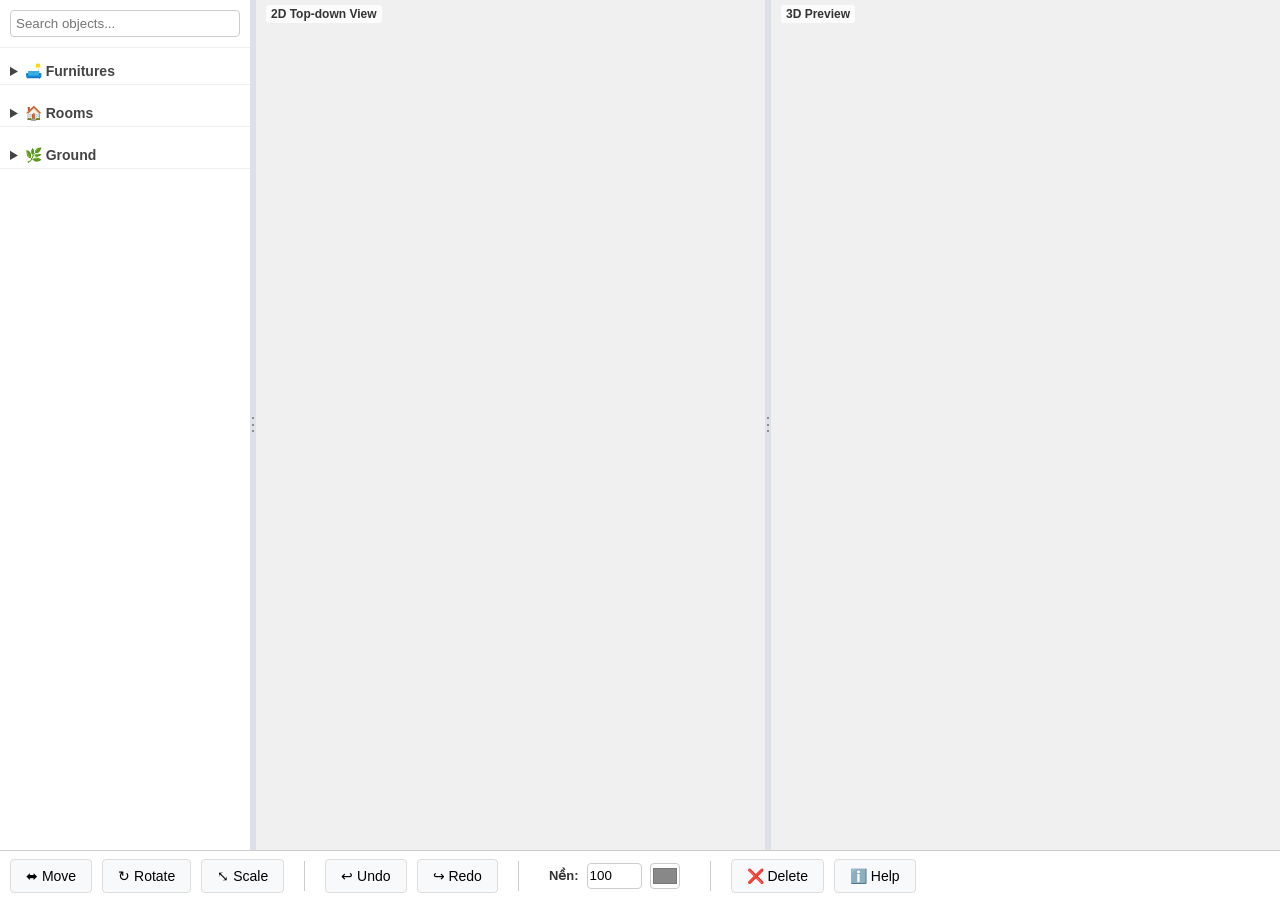
==== index.html @ 0d5175e7 "add more texture & fix stretch texture" ====
<!DOCTYPE html>
<html lang="vi">

<head>
    <meta charset="UTF-8">
    <meta name="viewport" content="width=device-width, initial-scale=1.0">
    <title>Mini 3D Interior Design</title>
    <link rel="stylesheet" href="css/style.css">

    <!-- Sử dụng Import Map để nạp Three.js từ CDN - Pin cùng version để tránh xung đột prototype -->
    <script type="importmap">
        {
            "imports": {
                "three": "https://cdn.jsdelivr.net/npm/three@0.160.0/build/three.module.js",
                "three/addons/": "https://cdn.jsdelivr.net/npm/three@0.160.0/examples/jsm/"
            }
        }
    </script>
</head>

<body>
    <div id="app-container">
        <!-- Panel Trái: Thư viện Objects -->
        <div id="left-sidebar">
            <div class="search-box">
                <input type="text" id="search-input" placeholder="Search objects...">
            </div>
            <div id="sidebar-content" class="sidebar-scrollable">
                
                <details class="category-details">
                    <summary class="category-header">🛋️ Furnitures</summary>
                    <div class="object-grid" id="furnitures-grid">
                        <div class="object-item" data-type="table" draggable="true">
                            <img src="https://via.placeholder.com/60?text=Table" alt="Table" draggable="false">
                            <span>Table</span>
                        </div>
                        <div class="object-item" data-type="chair" draggable="true">
                            <img src="https://via.placeholder.com/60?text=Chair" alt="Chair" draggable="false">
                            <span>Chair</span>
                        </div>
                        <div class="object-item" data-type="plant" draggable="true">
                            <img src="https://via.placeholder.com/60?text=Plant" alt="Plant" draggable="false">
                            <span>Plant</span>
                        </div>
                        <div class="object-item" data-type="bed" draggable="true">
                            <img src="https://via.placeholder.com/60?text=Bed" alt="Bed" draggable="false">
                            <span>Bed</span>
                        </div>
                        <div class="object-item" data-type="sofa" draggable="true">
                            <img src="https://via.placeholder.com/60?text=Sofa" alt="Sofa" draggable="false">
                            <span>Sofa</span>
                        </div>
                        <div class="object-item" data-type="tv" draggable="true">
                            <img src="https://via.placeholder.com/60?text=TV" alt="TV" draggable="false">
                            <span>TV Screen</span>
                        </div>
                        <div class="object-item" data-type="cabinet" draggable="true">
                            <img src="https://via.placeholder.com/60?text=Cabinet" alt="Cabinet" draggable="false">
                            <span>Cabinet</span>
                        </div>
                        <div class="object-item" data-type="lamp" draggable="true">
                            <img src="https://via.placeholder.com/60?text=Lamp" alt="Lamp" draggable="false">
                            <span>Lamp</span>
                        </div>
                    </div>
                </details>

                <details class="category-details">
                    <summary class="category-header">🏠 Rooms</summary>
                    <div class="object-grid" id="rooms-grid">
                        <div class="object-item" data-type="room_basic" draggable="true">
                            <img src="rooms/room_basic.svg" alt="New Room" draggable="false">
                            <span>New Room</span>
                        </div>
                        <div class="object-item" data-type="wall_wallpaper_floral" draggable="true">
                            <img src="rooms/wallpaper_floral.png" alt="Floral Wallpaper" draggable="false">
                            <span>Floral</span>
                        </div>
                        <div class="object-item" data-type="wall_brick_wall" draggable="true">
                            <img src="rooms/brick_wall.png" alt="Brick Wall" draggable="false">
                            <span>Brick</span>
                        </div>
                        <div class="object-item" data-type="wall_wood_panel" draggable="true">
                            <img src="rooms/wood_panel.png" alt="Wood Panel" draggable="false">
                            <span>Wood Panel</span>
                        </div>
                        <div class="object-item" data-type="wall_concrete_wall" draggable="true">
                            <img src="rooms/concrete_wall.png" alt="Concrete Wall" draggable="false">
                            <span>Concrete</span>
                        </div>
                        <div class="object-item" data-type="wall_paint_blue" draggable="true">
                            <img src="rooms/paint_blue.png" alt="Blue Paint" draggable="false">
                            <span>Blue Paint</span>
                        </div>
                    </div>
                </details>

                <details class="category-details">
                    <summary class="category-header">🌿 Ground</summary>
                    <div class="object-grid" id="ground-grid">
                        <div class="object-item" data-type="ground_wood" draggable="true">
                            <img src="grounds/wood.png" alt="Wood Floor" draggable="false">
                            <span>Wood</span>
                        </div>
                        <div class="object-item" data-type="ground_tile" draggable="true">
                            <img src="grounds/tile.png" alt="Tile Floor" draggable="false">
                            <span>Tile</span>
                        </div>
                        <div class="object-item" data-type="ground_grass" draggable="true">
                            <img src="grounds/grass.png" alt="Grass Floor" draggable="false">
                            <span>Grass</span>
                        </div>
                        <div class="object-item" data-type="ground_marble" draggable="true">
                            <img src="grounds/marble.png" alt="Marble Floor" draggable="false">
                            <span>Marble</span>
                        </div>
                        <div class="object-item" data-type="ground_concrete" draggable="true">
                            <img src="grounds/concrete.png" alt="Concrete Floor" draggable="false">
                            <span>Concrete</span>
                        </div>
                        <div class="object-item" data-type="ground_brick" draggable="true">
                            <img src="grounds/brick.png" alt="Brick Floor" draggable="false">
                            <span>Brick</span>
                        </div>
                        <div class="object-item" data-type="ground_stone" draggable="true">
                            <img src="grounds/stone.png" alt="Stone Floor" draggable="false">
                            <span>Stone</span>
                        </div>
                        <div class="object-item" data-type="ground_sand" draggable="true">
                            <img src="grounds/sand.png" alt="Sand Floor" draggable="false">
                            <span>Sand</span>
                        </div>
                    </div>
                </details>

            </div>
        </div>

        <!-- Thanh kéo thả 1: giữa Sidebar và Main Views -->
        <div class="resize-handle" id="rh-sidebar" title="Kéo để thay đổi độ rộng">
            <div class="resize-grip"></div>
        </div>

        <!-- Vùng chính giữa và bên phải: Views -->
        <div id="main-views">
            <div id="view-2d-container">
                <div class="view-title">2D Top-down View</div>
                <div id="view-2d"></div>
            </div>

            <!-- Thanh kéo thả 2: giữa 2D View và 3D View -->
            <div class="resize-handle resize-handle-inner" id="rh-views" title="Kéo để thay đổi độ rộng">
                <div class="resize-grip"></div>
            </div>

            <div id="view-3d-container">
                <div class="view-title">3D Preview</div>
                <div id="view-3d"></div>
            </div>
        </div>

        <!-- Dưới cùng: Toolbar cho các phép biến đổi -->
        <div id="bottom-toolbar">
            <button class="tool-btn" id="btn-translate" title="Move Object">⬌ Move</button>
            <button class="tool-btn" id="btn-rotate" title="Rotate Object">↻ Rotate</button>
            <button class="tool-btn" id="btn-scale" title="Scale Object">⤡ Scale</button>
            <div class="divider"></div>
            <button class="tool-btn" id="btn-undo" title="Undo (Ctrl+Z)">↩ Undo</button>
            <button class="tool-btn" id="btn-redo" title="Redo (Ctrl+Y)">↪ Redo</button>
            <div class="divider"></div>
            <div class="grid-controls" style="display: flex; align-items: center; gap: 8px; margin-left: 10px; margin-right: 10px;">
                <label style="font-size: 13px; font-weight: 600;">Nền:</label>
                <input type="number" id="grid-size" value="100" min="10" max="500" step="10" title="Kích thước nền" style="width: 55px; height: 26px; border: 1px solid #ccc; border-radius: 4px; padding: 2px;">
                <input type="color" id="grid-color" value="#888888" title="Màu nền" style="padding: 0; cursor: pointer; border: 1px solid #ccc; border-radius: 4px; background: transparent; width: 30px; height: 26px;">
            </div>
            <div class="divider"></div>
            <button class="tool-btn" id="btn-delete" title="Delete Object">❌ Delete</button>
            <button class="tool-btn" id="btn-help" title="Help">ℹ️ Help</button>
        </div>
    </div>

    <div id="help-panel" class="hidden">
        <div id="help-card">
            <div id="help-header">
                <h2>Hướng dẫn sử dụng</h2>
                <button id="help-close-btn" title="Close help">✕</button>
            </div>
            <div class="help-content">
                <p>1. <strong>Thêm vật thể:</strong> Kéo thả từ danh sách bên trái vào khu vực 2D hoặc 3D.</p>
                <p>2. <strong>Chọn vật thể:</strong> Nhấp chuột trái để chọn. Quét chuột từ vùng trống để chọn nhiều vật
                    thể (Box Selection). Giữ <strong>Ctrl</strong> khi click/quét để chọn thêm.</p>
                <p>3. <strong>Công cụ & Phím tắt:</strong> Chọn nút dưới màn hình hoặc dùng phím <strong>T</strong>
                    (Move), <strong>E</strong> (Rotate), <strong>R</strong> (Scale), <strong>Q</strong> (Bỏ chọn).</p>
                <p>4. <strong>Thao tác (Gizmo):</strong> Kéo các trục để di chuyển, xoay hoặc thay đổi kích thước. (Lưu
                    ý: Khi chọn nhiều vật thể, trục dọc Y sẽ bị khóa).</p>
                <p>5. <strong>Điều hướng bằng phím (trên View đang trỏ chuột):</strong> Phím <strong>W / S</strong> để
                    Phóng to / Thu nhỏ, <strong>A / D</strong> để Di chuyển (Pan).</p>
                <p>6. <strong>Điều hướng bằng chuột:</strong> Chuột phải để xoay góc nhìn (3D) hoặc Pan (2D). Cuộn chuột
                    để Phóng to / Thu nhỏ.</p>
                <p>7. <strong>Xóa vật thể:</strong> Chọn vật thể và nhấn phím <strong>Delete / Backspace</strong> hoặc
                    nút <strong>❌ Delete</strong>.</p>
                <p>8. <strong>Giao diện:</strong> Kéo các thanh phân cách dọc để thay đổi kích thước cửa sổ.</p>
            </div>
        </div>
    </div>

    <!-- Nhúng file main.js -->
    <script type="module" src="js/main.js"></script>
</body>

</html>
---- css/style.css ----
* {
    margin: 0;
    padding: 0;
    box-sizing: border-box;
}

body {
    overflow: hidden;
    font-family: 'Segoe UI', Tahoma, Geneva, Verdana, sans-serif;
    background-color: #f0f0f0;
    color: #333;
}

/* ======================================================
   APP CONTAINER – 3 cột: sidebar | handle | main-views
   Sử dụng CSS variable để JS có thể cập nhật kích thước
   ====================================================== */
#app-container {
    display: grid;
    grid-template-columns: var(--sidebar-w, 250px) 6px 1fr;
    grid-template-rows: 1fr 50px;
    height: 100vh;
    width: 100vw;
}

/* Sidebar bên trái chứa object */
#left-sidebar {
    grid-column: 1 / 2;
    grid-row: 1 / 2;
    background: #fff;
    border-right: none; /* handle thay thế */
    display: flex;
    flex-direction: column;
    overflow: hidden;
}

/* ======================================================
   RESIZE HANDLES
   ====================================================== */
.resize-handle {
    background: #dde1e7;
    cursor: col-resize;
    display: flex;
    align-items: center;
    justify-content: center;
    position: relative;
    z-index: 20;
    transition: background 0.15s;
    user-select: none;
    -webkit-user-select: none;
}

.resize-handle:hover,
.resize-handle.dragging {
    background: #4a90d9;
}

/* Grip icon – 3 chấm dọc ở giữa thanh kéo */
.resize-grip {
    display: flex;
    flex-direction: column;
    gap: 3px;
    pointer-events: none;
}

.resize-grip::before,
.resize-grip::after,
.resize-handle .resize-grip {
    content: '';
}

.resize-handle .resize-grip::before {
    content: '⋮';
    font-size: 18px;
    color: #888;
    line-height: 1;
    transition: color 0.15s;
}

.resize-handle:hover .resize-grip::before,
.resize-handle.dragging .resize-grip::before {
    color: #fff;
}

/* Handle 1: giữa sidebar và main-views (trong grid) */
#rh-sidebar {
    grid-column: 2 / 3;
    grid-row: 1 / 2;
    width: 6px;
}

/* Main views */
#main-views {
    grid-column: 3 / 4;
    grid-row: 1 / 2;
    display: flex;
    width: 100%;
    height: 100%;
    overflow: hidden;
}

/* Handle 2: giữa 2D và 3D view (trong flex) */
#rh-views {
    flex: 0 0 6px;
    width: 6px;
    height: 100%;
    align-self: stretch;
}

/* Bottom toolbar – spanning all 3 columns + handle column */
#bottom-toolbar {
    grid-column: 1 / 4;
    grid-row: 2 / 3;
    background: #fff;
    border-top: 1px solid #ccc;
    display: flex;
    align-items: center;
    padding: 0 10px;
    gap: 10px;
}

/* ======================================================
   SEARCH & OBJECT GRID
   ====================================================== */
.search-box {
    padding: 10px;
    border-bottom: 1px solid #eee;
}

.search-box input {
    width: 100%;
    padding: 5px;
    border: 1px solid #ccc;
    border-radius: 4px;
}

.sidebar-scrollable {
    flex: 1;
    overflow-y: auto;
    padding-bottom: 20px;
}

.category-header {
    padding: 15px 10px 5px 10px;
    font-size: 14px;
    font-weight: 600;
    color: #444;
    background: #fff;
    border-bottom: 1px solid #eee;
    margin-bottom: 5px;
    position: sticky;
    top: 0;
    z-index: 10;
    cursor: pointer;
    user-select: none;
}

.object-grid {
    display: grid;
    grid-template-columns: repeat(2, 1fr);
    gap: 10px;
    padding: 10px;
}

.object-item {
    text-align: center;
    cursor: pointer;
    border: 1px solid transparent;
    padding: 5px;
    border-radius: 4px;
    transition: background 0.2s;
}

.object-item:hover {
    background: #e9ecef;
    border-color: #ccc;
}

.object-item img {
    max-width: 100%;
    height: auto;
}

.object-item span {
    display: block;
    font-size: 12px;
    margin-top: 4px;
}

/* ======================================================
   VIEW CONTAINERS
   ====================================================== */
#view-2d-container, #view-3d-container {
    flex: 1;
    position: relative;
    min-width: 150px;
    overflow: hidden;
}

.view-title {
    position: absolute;
    top: 5px;
    left: 10px;
    background: rgba(255,255,255,0.8);
    padding: 2px 5px;
    border-radius: 3px;
    font-size: 12px;
    font-weight: bold;
    z-index: 10;
    pointer-events: none;
}

#view-2d, #view-3d {
    width: 100%;
    height: 100%;
    outline: none;
}

/* ======================================================
   TOOLBAR BUTTONS
   ====================================================== */
.tool-btn {
    padding: 8px 15px;
    background: #f8f9fa;
    border: 1px solid #ddd;
    border-radius: 4px;
    cursor: pointer;
    font-size: 14px;
}

.tool-btn:hover {
    background: #e2e6ea;
}

.divider {
    height: 30px;
    width: 1px;
    background: #ccc;
    margin: 0 10px;
}

/* ======================================================
   HELP PANEL
   ====================================================== */
.hidden {
    display: none;
}

#help-panel {
    position: fixed;
    inset: 0;
    background: rgba(0,0,0,0.45);
    display: none;
    align-items: center;
    justify-content: center;
    z-index: 1000;
}

#help-card {
    width: min(520px, calc(100% - 40px));
    background: #ffffff;
    border-radius: 12px;
    padding: 20px;
    box-shadow: 0 18px 40px rgba(0,0,0,0.18);
}

#help-header {
    display: flex;
    justify-content: space-between;
    align-items: center;
    margin-bottom: 16px;
}

#help-header h2 {
    font-size: 18px;
    margin: 0;
}

#help-close-btn {
    background: transparent;
    border: none;
    font-size: 18px;
    cursor: pointer;
}

.help-content p {
    font-size: 14px;
    line-height: 1.6;
    margin: 10px 0;
}
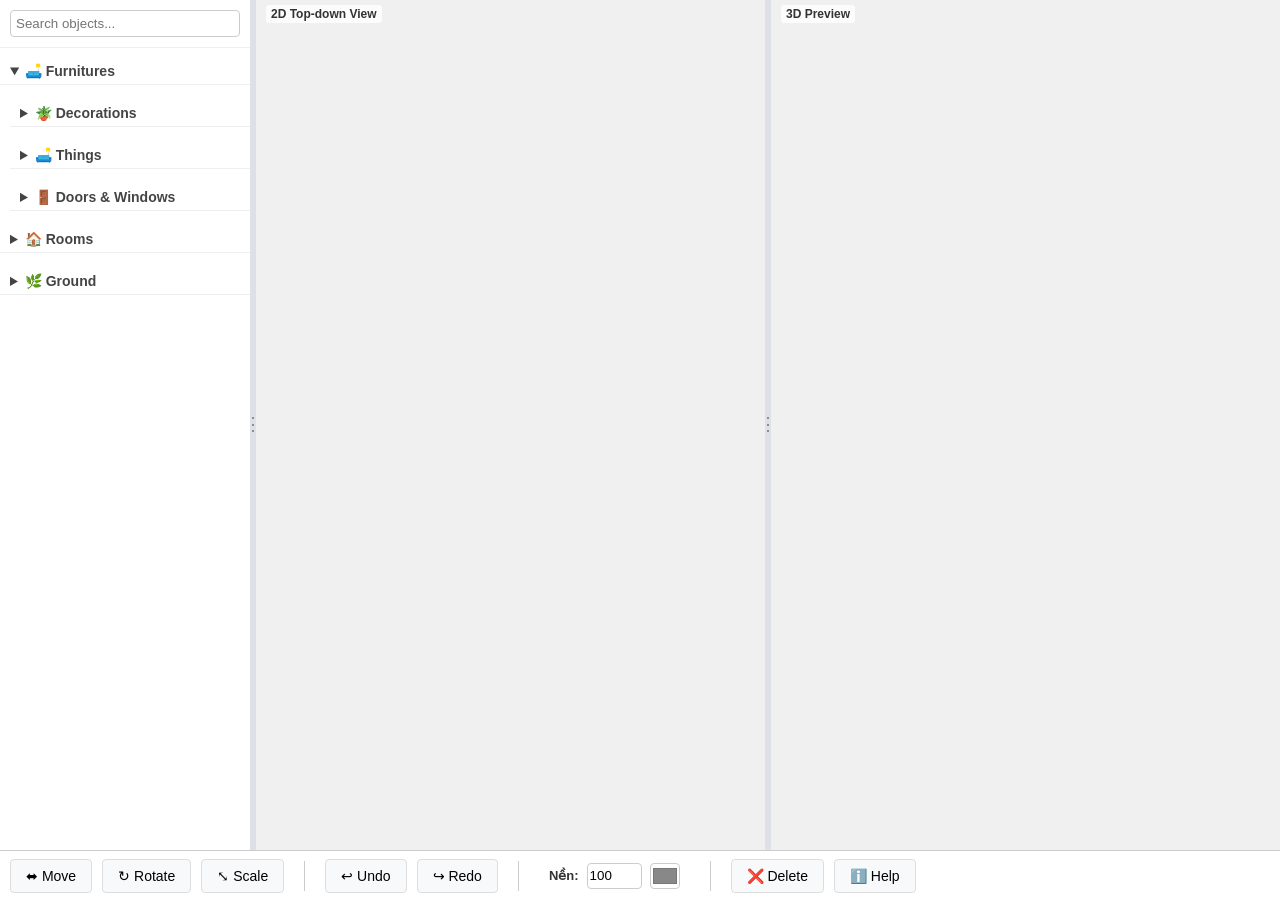
==== commit ef8fe84f: "reorganizing furniture" ====
--- a/index.html
+++ b/index.html
@@ -27,41 +27,90 @@
             </div>
             <div id="sidebar-content" class="sidebar-scrollable">
                 
-                <details class="category-details">
+                <details class="category-details" open>
                     <summary class="category-header">🛋️ Furnitures</summary>
-                    <div class="object-grid" id="furnitures-grid">
-                        <div class="object-item" data-type="table" draggable="true">
-                            <img src="https://via.placeholder.com/60?text=Table" alt="Table" draggable="false">
-                            <span>Table</span>
-                        </div>
-                        <div class="object-item" data-type="chair" draggable="true">
-                            <img src="https://via.placeholder.com/60?text=Chair" alt="Chair" draggable="false">
-                            <span>Chair</span>
-                        </div>
-                        <div class="object-item" data-type="plant" draggable="true">
-                            <img src="https://via.placeholder.com/60?text=Plant" alt="Plant" draggable="false">
-                            <span>Plant</span>
-                        </div>
-                        <div class="object-item" data-type="bed" draggable="true">
-                            <img src="https://via.placeholder.com/60?text=Bed" alt="Bed" draggable="false">
-                            <span>Bed</span>
-                        </div>
-                        <div class="object-item" data-type="sofa" draggable="true">
-                            <img src="https://via.placeholder.com/60?text=Sofa" alt="Sofa" draggable="false">
-                            <span>Sofa</span>
-                        </div>
-                        <div class="object-item" data-type="tv" draggable="true">
-                            <img src="https://via.placeholder.com/60?text=TV" alt="TV" draggable="false">
-                            <span>TV Screen</span>
-                        </div>
-                        <div class="object-item" data-type="cabinet" draggable="true">
-                            <img src="https://via.placeholder.com/60?text=Cabinet" alt="Cabinet" draggable="false">
-                            <span>Cabinet</span>
-                        </div>
-                        <div class="object-item" data-type="lamp" draggable="true">
-                            <img src="https://via.placeholder.com/60?text=Lamp" alt="Lamp" draggable="false">
-                            <span>Lamp</span>
-                        </div>
+                    <div style="margin-left: 10px;">
+                        <details class="category-details">
+                            <summary class="category-header">🪴 Decorations</summary>
+                            <div class="object-grid" id="decorations-grid">
+                                <div class="object-item" data-type="decorations/flower_vase" draggable="true">
+                                    <img src="https://via.placeholder.com/60?text=Vase" alt="Flower Vase" draggable="false">
+                                    <span>Flower Vase</span>
+                                </div>
+                                <div class="object-item" data-type="decorations/flowers_with_the_vase" draggable="true">
+                                    <img src="https://via.placeholder.com/60?text=Flowers" alt="Flowers with Vase" draggable="false">
+                                    <span>Flowers w/ Vase</span>
+                                </div>
+                            </div>
+                        </details>
+
+                        <details class="category-details">
+                            <summary class="category-header">🛋️ Things</summary>
+                            <div class="object-grid" id="things-grid">
+                                <div class="object-item" data-type="things/bed" draggable="true">
+                                    <img src="https://via.placeholder.com/60?text=Bed" alt="Bed" draggable="false">
+                                    <span>Bed</span>
+                                </div>
+                                <div class="object-item" data-type="things/bed_agape" draggable="true">
+                                    <img src="https://via.placeholder.com/60?text=BedAgape" alt="Bed Agape" draggable="false">
+                                    <span>Bed Agape</span>
+                                </div>
+                                <div class="object-item" data-type="things/leather_couch" draggable="true">
+                                    <img src="https://via.placeholder.com/60?text=Leather" alt="Leather Couch" draggable="false">
+                                    <span>Leather Couch</span>
+                                </div>
+                                <div class="object-item" data-type="things/sofa_couch" draggable="true">
+                                    <img src="https://via.placeholder.com/60?text=Sofa" alt="Sofa Couch" draggable="false">
+                                    <span>Sofa Couch</span>
+                                </div>
+                            </div>
+                        </details>
+
+                        <details class="category-details">
+                            <summary class="category-header">🚪 Doors & Windows</summary>
+                            <div class="object-grid" id="doors-grid">
+                                <div class="object-item" data-type="doors/door" draggable="true">
+                                    <img src="https://via.placeholder.com/60?text=Door" alt="Door" draggable="false">
+                                    <span>Door</span>
+                                </div>
+                                <div class="object-item" data-type="doors/door (1)" draggable="true">
+                                    <img src="https://via.placeholder.com/60?text=Door1" alt="Door 1" draggable="false">
+                                    <span>Door 1</span>
+                                </div>
+                                <div class="object-item" data-type="doors/door_door_metal" draggable="true">
+                                    <img src="https://via.placeholder.com/60?text=Metal" alt="Metal Door" draggable="false">
+                                    <span>Metal Door</span>
+                                </div>
+                                <div class="object-item" data-type="doors/door_with_frame" draggable="true">
+                                    <img src="https://via.placeholder.com/60?text=Frame" alt="Door with Frame" draggable="false">
+                                    <span>Door w/ Frame</span>
+                                </div>
+                                <div class="object-item" data-type="doors/sliding_door" draggable="true">
+                                    <img src="https://via.placeholder.com/60?text=Sliding" alt="Sliding Door" draggable="false">
+                                    <span>Sliding Door</span>
+                                </div>
+                                <div class="object-item" data-type="doors/window" draggable="true">
+                                    <img src="https://via.placeholder.com/60?text=Window" alt="Window" draggable="false">
+                                    <span>Window</span>
+                                </div>
+                                <div class="object-item" data-type="doors/window (1)" draggable="true">
+                                    <img src="https://via.placeholder.com/60?text=Win1" alt="Window 1" draggable="false">
+                                    <span>Window 1</span>
+                                </div>
+                                <div class="object-item" data-type="doors/window (2)" draggable="true">
+                                    <img src="https://via.placeholder.com/60?text=Win2" alt="Window 2" draggable="false">
+                                    <span>Window 2</span>
+                                </div>
+                                <div class="object-item" data-type="doors/window (3)" draggable="true">
+                                    <img src="https://via.placeholder.com/60?text=Win3" alt="Window 3" draggable="false">
+                                    <span>Window 3</span>
+                                </div>
+                                <div class="object-item" data-type="doors/window__wodden_4_mb" draggable="true">
+                                    <img src="https://via.placeholder.com/60?text=Wodden" alt="Wooden Window" draggable="false">
+                                    <span>Wooden Window</span>
+                                </div>
+                            </div>
+                        </details>
                     </div>
                 </details>
 
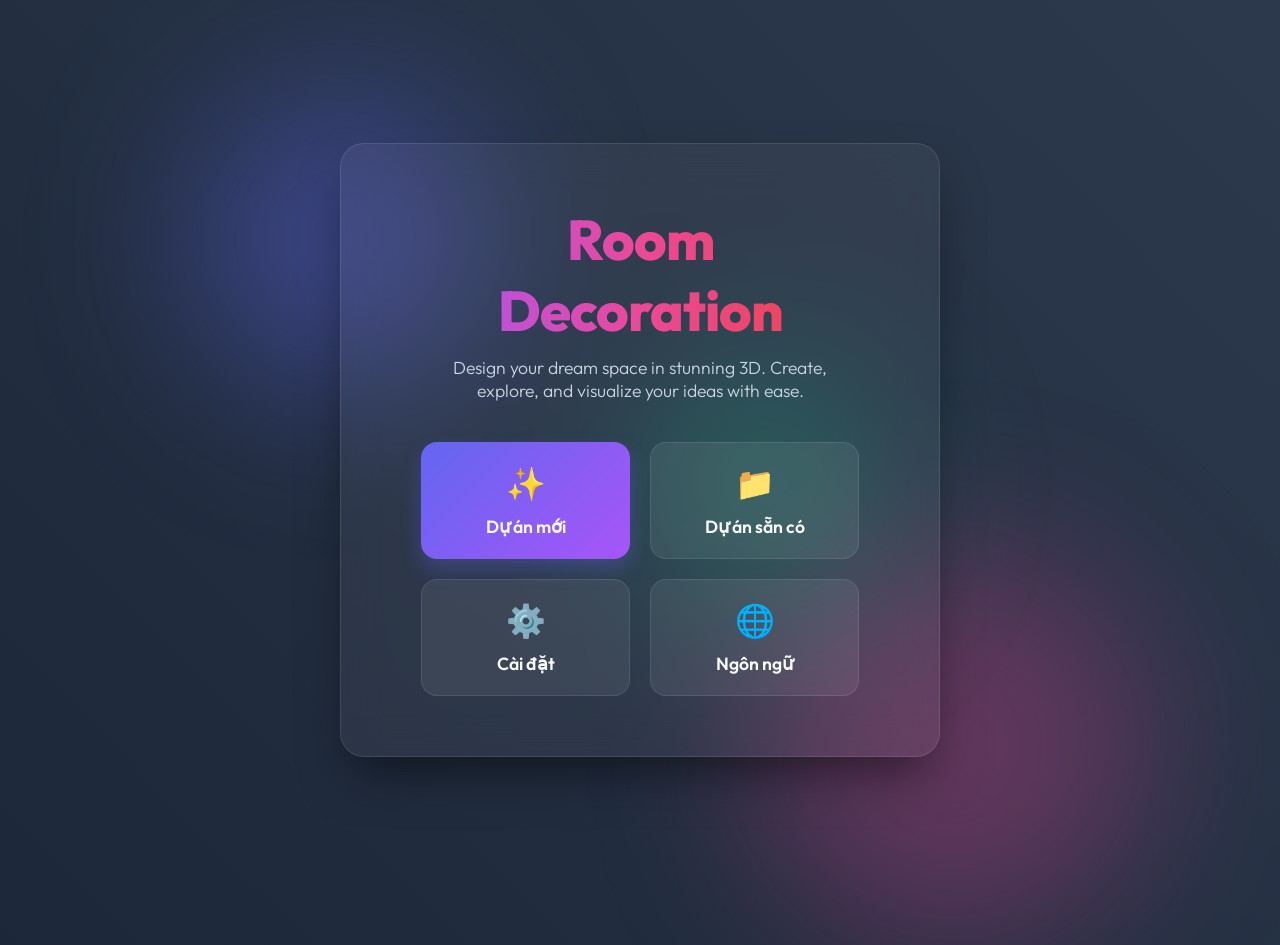
==== commit ebb85250: "Changing scope" ====
--- a/index.html
+++ b/index.html
@@ -1,260 +1,112 @@
 <!DOCTYPE html>
-<html lang="vi">
-
+<html lang="en">
 <head>
     <meta charset="UTF-8">
     <meta name="viewport" content="width=device-width, initial-scale=1.0">
-    <title>Mini 3D Interior Design</title>
-    <link rel="stylesheet" href="css/style.css">
+    <title>Room Decoration - Home</title>
+    <link rel="stylesheet" href="css/home.css">
+</head>
+<body>
+    <!-- Animated background elements -->
+    <div class="orb orb-1"></div>
+    <div class="orb orb-2"></div>
+    <div class="orb orb-3"></div>
 
-    <!-- Sử dụng Import Map để nạp Three.js từ CDN - Pin cùng version để tránh xung đột prototype -->
-    <script type="importmap">
-        {
-            "imports": {
-                "three": "https://cdn.jsdelivr.net/npm/three@0.160.0/build/three.module.js",
-                "three/addons/": "https://cdn.jsdelivr.net/npm/three@0.160.0/examples/jsm/"
-            }
-        }
-    </script>
-</head>
-
-<body>
-    <div id="app-container">
-        <!-- Panel Trái: Thư viện Objects -->
-        <div id="left-sidebar">
-            <div class="search-box">
-                <input type="text" id="search-input" placeholder="Search objects...">
-            </div>
-            <div id="sidebar-content" class="sidebar-scrollable">
-                
-                <details class="category-details" open>
-                    <summary class="category-header">🛋️ Furnitures</summary>
-                    <div style="margin-left: 10px;">
-                        <details class="category-details">
-                            <summary class="category-header">🪴 Decorations</summary>
-                            <div class="object-grid" id="decorations-grid">
-                                <div class="object-item" data-type="decorations/flower_vase" draggable="true">
-                                    <img src="https://via.placeholder.com/60?text=Vase" alt="Flower Vase" draggable="false">
-                                    <span>Flower Vase</span>
-                                </div>
-                                <div class="object-item" data-type="decorations/flowers_with_the_vase" draggable="true">
-                                    <img src="https://via.placeholder.com/60?text=Flowers" alt="Flowers with Vase" draggable="false">
-                                    <span>Flowers w/ Vase</span>
-                                </div>
-                            </div>
-                        </details>
-
-                        <details class="category-details">
-                            <summary class="category-header">🛋️ Things</summary>
-                            <div class="object-grid" id="things-grid">
-                                <div class="object-item" data-type="things/bed" draggable="true">
-                                    <img src="https://via.placeholder.com/60?text=Bed" alt="Bed" draggable="false">
-                                    <span>Bed</span>
-                                </div>
-                                <div class="object-item" data-type="things/bed_agape" draggable="true">
-                                    <img src="https://via.placeholder.com/60?text=BedAgape" alt="Bed Agape" draggable="false">
-                                    <span>Bed Agape</span>
-                                </div>
-                                <div class="object-item" data-type="things/leather_couch" draggable="true">
-                                    <img src="https://via.placeholder.com/60?text=Leather" alt="Leather Couch" draggable="false">
-                                    <span>Leather Couch</span>
-                                </div>
-                                <div class="object-item" data-type="things/sofa_couch" draggable="true">
-                                    <img src="https://via.placeholder.com/60?text=Sofa" alt="Sofa Couch" draggable="false">
-                                    <span>Sofa Couch</span>
-                                </div>
-                            </div>
-                        </details>
-
-                        <details class="category-details">
-                            <summary class="category-header">🚪 Doors & Windows</summary>
-                            <div class="object-grid" id="doors-grid">
-                                <div class="object-item" data-type="doors/door" draggable="true">
-                                    <img src="https://via.placeholder.com/60?text=Door" alt="Door" draggable="false">
-                                    <span>Door</span>
-                                </div>
-                                <div class="object-item" data-type="doors/door (1)" draggable="true">
-                                    <img src="https://via.placeholder.com/60?text=Door1" alt="Door 1" draggable="false">
-                                    <span>Door 1</span>
-                                </div>
-                                <div class="object-item" data-type="doors/door_door_metal" draggable="true">
-                                    <img src="https://via.placeholder.com/60?text=Metal" alt="Metal Door" draggable="false">
-                                    <span>Metal Door</span>
-                                </div>
-                                <div class="object-item" data-type="doors/door_with_frame" draggable="true">
-                                    <img src="https://via.placeholder.com/60?text=Frame" alt="Door with Frame" draggable="false">
-                                    <span>Door w/ Frame</span>
-                                </div>
-                                <div class="object-item" data-type="doors/sliding_door" draggable="true">
-                                    <img src="https://via.placeholder.com/60?text=Sliding" alt="Sliding Door" draggable="false">
-                                    <span>Sliding Door</span>
-                                </div>
-                                <div class="object-item" data-type="doors/window" draggable="true">
-                                    <img src="https://via.placeholder.com/60?text=Window" alt="Window" draggable="false">
-                                    <span>Window</span>
-                                </div>
-                                <div class="object-item" data-type="doors/window (1)" draggable="true">
-                                    <img src="https://via.placeholder.com/60?text=Win1" alt="Window 1" draggable="false">
-                                    <span>Window 1</span>
-                                </div>
-                                <div class="object-item" data-type="doors/window (2)" draggable="true">
-                                    <img src="https://via.placeholder.com/60?text=Win2" alt="Window 2" draggable="false">
-                                    <span>Window 2</span>
-                                </div>
-                                <div class="object-item" data-type="doors/window (3)" draggable="true">
-                                    <img src="https://via.placeholder.com/60?text=Win3" alt="Window 3" draggable="false">
-                                    <span>Window 3</span>
-                                </div>
-                                <div class="object-item" data-type="doors/window__wodden_4_mb" draggable="true">
-                                    <img src="https://via.placeholder.com/60?text=Wodden" alt="Wooden Window" draggable="false">
-                                    <span>Wooden Window</span>
-                                </div>
-                            </div>
-                        </details>
-                    </div>
-                </details>
-
-                <details class="category-details">
-                    <summary class="category-header">🏠 Rooms</summary>
-                    <div class="object-grid" id="rooms-grid">
-                        <div class="object-item" data-type="room_basic" draggable="true">
-                            <img src="rooms/room_basic.svg" alt="New Room" draggable="false">
-                            <span>New Room</span>
-                        </div>
-                        <div class="object-item" data-type="wall_wallpaper_floral" draggable="true">
-                            <img src="rooms/wallpaper_floral.png" alt="Floral Wallpaper" draggable="false">
-                            <span>Floral</span>
-                        </div>
-                        <div class="object-item" data-type="wall_brick_wall" draggable="true">
-                            <img src="rooms/brick_wall.png" alt="Brick Wall" draggable="false">
-                            <span>Brick</span>
-                        </div>
-                        <div class="object-item" data-type="wall_wood_panel" draggable="true">
-                            <img src="rooms/wood_panel.png" alt="Wood Panel" draggable="false">
-                            <span>Wood Panel</span>
-                        </div>
-                        <div class="object-item" data-type="wall_concrete_wall" draggable="true">
-                            <img src="rooms/concrete_wall.png" alt="Concrete Wall" draggable="false">
-                            <span>Concrete</span>
-                        </div>
-                        <div class="object-item" data-type="wall_paint_blue" draggable="true">
-                            <img src="rooms/paint_blue.png" alt="Blue Paint" draggable="false">
-                            <span>Blue Paint</span>
-                        </div>
-                    </div>
-                </details>
-
-                <details class="category-details">
-                    <summary class="category-header">🌿 Ground</summary>
-                    <div class="object-grid" id="ground-grid">
-                        <div class="object-item" data-type="ground_wood" draggable="true">
-                            <img src="grounds/wood.png" alt="Wood Floor" draggable="false">
-                            <span>Wood</span>
-                        </div>
-                        <div class="object-item" data-type="ground_tile" draggable="true">
-                            <img src="grounds/tile.png" alt="Tile Floor" draggable="false">
-                            <span>Tile</span>
-                        </div>
-                        <div class="object-item" data-type="ground_grass" draggable="true">
-                            <img src="grounds/grass.png" alt="Grass Floor" draggable="false">
-                            <span>Grass</span>
-                        </div>
-                        <div class="object-item" data-type="ground_marble" draggable="true">
-                            <img src="grounds/marble.png" alt="Marble Floor" draggable="false">
-                            <span>Marble</span>
-                        </div>
-                        <div class="object-item" data-type="ground_concrete" draggable="true">
-                            <img src="grounds/concrete.png" alt="Concrete Floor" draggable="false">
-                            <span>Concrete</span>
-                        </div>
-                        <div class="object-item" data-type="ground_brick" draggable="true">
-                            <img src="grounds/brick.png" alt="Brick Floor" draggable="false">
-                            <span>Brick</span>
-                        </div>
-                        <div class="object-item" data-type="ground_stone" draggable="true">
-                            <img src="grounds/stone.png" alt="Stone Floor" draggable="false">
-                            <span>Stone</span>
-                        </div>
-                        <div class="object-item" data-type="ground_sand" draggable="true">
-                            <img src="grounds/sand.png" alt="Sand Floor" draggable="false">
-                            <span>Sand</span>
-                        </div>
-                    </div>
-                </details>
-
-            </div>
-        </div>
-
-        <!-- Thanh kéo thả 1: giữa Sidebar và Main Views -->
-        <div class="resize-handle" id="rh-sidebar" title="Kéo để thay đổi độ rộng">
-            <div class="resize-grip"></div>
-        </div>
-
-        <!-- Vùng chính giữa và bên phải: Views -->
-        <div id="main-views">
-            <div id="view-2d-container">
-                <div class="view-title">2D Top-down View</div>
-                <div id="view-2d"></div>
-            </div>
-
-            <!-- Thanh kéo thả 2: giữa 2D View và 3D View -->
-            <div class="resize-handle resize-handle-inner" id="rh-views" title="Kéo để thay đổi độ rộng">
-                <div class="resize-grip"></div>
-            </div>
-
-            <div id="view-3d-container">
-                <div class="view-title">3D Preview</div>
-                <div id="view-3d"></div>
-            </div>
-        </div>
-
-        <!-- Dưới cùng: Toolbar cho các phép biến đổi -->
-        <div id="bottom-toolbar">
-            <button class="tool-btn" id="btn-translate" title="Move Object">⬌ Move</button>
-            <button class="tool-btn" id="btn-rotate" title="Rotate Object">↻ Rotate</button>
-            <button class="tool-btn" id="btn-scale" title="Scale Object">⤡ Scale</button>
-            <div class="divider"></div>
-            <button class="tool-btn" id="btn-undo" title="Undo (Ctrl+Z)">↩ Undo</button>
-            <button class="tool-btn" id="btn-redo" title="Redo (Ctrl+Y)">↪ Redo</button>
-            <div class="divider"></div>
-            <div class="grid-controls" style="display: flex; align-items: center; gap: 8px; margin-left: 10px; margin-right: 10px;">
-                <label style="font-size: 13px; font-weight: 600;">Nền:</label>
-                <input type="number" id="grid-size" value="100" min="10" max="500" step="10" title="Kích thước nền" style="width: 55px; height: 26px; border: 1px solid #ccc; border-radius: 4px; padding: 2px;">
-                <input type="color" id="grid-color" value="#888888" title="Màu nền" style="padding: 0; cursor: pointer; border: 1px solid #ccc; border-radius: 4px; background: transparent; width: 30px; height: 26px;">
-            </div>
-            <div class="divider"></div>
-            <button class="tool-btn" id="btn-delete" title="Delete Object">❌ Delete</button>
-            <button class="tool-btn" id="btn-help" title="Help">ℹ️ Help</button>
+    <div class="home-container">
+        <h1>Room Decoration</h1>
+        <p>Design your dream space in stunning 3D. Create, explore, and visualize your ideas with ease.</p>
+        
+        <div class="menu-grid">
+            <button class="menu-btn primary" onclick="window.location.href='editor.html'">
+                <span class="btn-icon">✨</span>
+                Dự án mới
+            </button>
+            <button class="menu-btn" onclick="openSavedProjects()">
+                <span class="btn-icon">📁</span>
+                Dự án sẵn có
+            </button>
+            <button class="menu-btn" onclick="alert('Tính năng Cài đặt đang được phát triển.')">
+                <span class="btn-icon">⚙️</span>
+                Cài đặt
+            </button>
+            <button class="menu-btn" onclick="alert('Tính năng Ngôn ngữ đang được phát triển.')">
+                <span class="btn-icon">🌐</span>
+                Ngôn ngữ
+            </button>
         </div>
     </div>
 
-    <div id="help-panel" class="hidden">
-        <div id="help-card">
-            <div id="help-header">
-                <h2>Hướng dẫn sử dụng</h2>
-                <button id="help-close-btn" title="Close help">✕</button>
+    <!-- Saved Projects Modal -->
+    <div class="modal-overlay" id="projects-modal">
+        <div class="modal-content">
+            <div class="modal-header">
+                <h2>Bản thiết kế đã lưu</h2>
+                <button class="close-btn" onclick="closeSavedProjects()">✕</button>
             </div>
-            <div class="help-content">
-                <p>1. <strong>Thêm vật thể:</strong> Kéo thả từ danh sách bên trái vào khu vực 2D hoặc 3D.</p>
-                <p>2. <strong>Chọn vật thể:</strong> Nhấp chuột trái để chọn. Quét chuột từ vùng trống để chọn nhiều vật
-                    thể (Box Selection). Giữ <strong>Ctrl</strong> khi click/quét để chọn thêm.</p>
-                <p>3. <strong>Công cụ & Phím tắt:</strong> Chọn nút dưới màn hình hoặc dùng phím <strong>T</strong>
-                    (Move), <strong>E</strong> (Rotate), <strong>R</strong> (Scale), <strong>Q</strong> (Bỏ chọn).</p>
-                <p>4. <strong>Thao tác (Gizmo):</strong> Kéo các trục để di chuyển, xoay hoặc thay đổi kích thước. (Lưu
-                    ý: Khi chọn nhiều vật thể, trục dọc Y sẽ bị khóa).</p>
-                <p>5. <strong>Điều hướng bằng phím (trên View đang trỏ chuột):</strong> Phím <strong>W / S</strong> để
-                    Phóng to / Thu nhỏ, <strong>A / D</strong> để Di chuyển (Pan).</p>
-                <p>6. <strong>Điều hướng bằng chuột:</strong> Chuột phải để xoay góc nhìn (3D) hoặc Pan (2D). Cuộn chuột
-                    để Phóng to / Thu nhỏ.</p>
-                <p>7. <strong>Xóa vật thể:</strong> Chọn vật thể và nhấn phím <strong>Delete / Backspace</strong> hoặc
-                    nút <strong>❌ Delete</strong>.</p>
-                <p>8. <strong>Giao diện:</strong> Kéo các thanh phân cách dọc để thay đổi kích thước cửa sổ.</p>
+            <div class="project-list" id="project-list-container">
+                <!-- Danh sách sẽ được tải qua JS -->
             </div>
         </div>
     </div>
 
-    <!-- Nhúng file main.js -->
-    <script type="module" src="js/main.js"></script>
+    <script>
+        function openSavedProjects() {
+            const modal = document.getElementById('projects-modal');
+            const container = document.getElementById('project-list-container');
+            
+            // Clear current list
+            container.innerHTML = '';
+            
+            try {
+                const saved = localStorage.getItem('home_decoration_designs');
+                if (saved) {
+                    const designs = JSON.parse(saved);
+                    if (designs.length > 0) {
+                        // Reverse to show newest first
+                        designs.reverse().forEach(design => {
+                            const date = new Date(design.date).toLocaleDateString('vi-VN', {
+                                year: 'numeric', month: 'short', day: 'numeric', hour: '2-digit', minute: '2-digit'
+                            });
+                            
+                            const item = document.createElement('div');
+                            item.className = 'project-item';
+                            item.innerHTML = `
+                                <div class="project-info">
+                                    <h3>${design.name}</h3>
+                                    <p>${date} • ${design.furnitures.length} objects</p>
+                                </div>
+                                <span style="color: #6366f1; font-size: 1.2rem;">➔</span>
+                            `;
+                            // Khi click vào project, mở editor (Trong tương lai có thể truyền id qua URL: editor.html?id=...)
+                            item.onclick = () => {
+                                // Tạm thời cứ chuyển hướng sang editor, tính năng load cụ thể sẽ được code sau
+                                window.location.href = 'editor.html';
+                            };
+                            container.appendChild(item);
+                        });
+                    } else {
+                        container.innerHTML = '<p class="no-projects">Bạn chưa lưu bản thiết kế nào.</p>';
+                    }
+                } else {
+                    container.innerHTML = '<p class="no-projects">Bạn chưa lưu bản thiết kế nào.</p>';
+                }
+            } catch (e) {
+                container.innerHTML = '<p class="no-projects">Lỗi khi tải dữ liệu.</p>';
+            }
+            
+            modal.classList.add('active');
+        }
+
+        function closeSavedProjects() {
+            document.getElementById('projects-modal').classList.remove('active');
+        }
+
+        // Đóng modal khi bấm ra ngoài
+        document.getElementById('projects-modal').addEventListener('click', (e) => {
+            if (e.target === document.getElementById('projects-modal')) {
+                closeSavedProjects();
+            }
+        });
+    </script>
 </body>
-
-</html>+</html>
--- a/css/home.css
+++ b/css/home.css
@@ -0,0 +1,266 @@
+@import url('https://fonts.googleapis.com/css2?family=Outfit:wght@300;400;600;800&display=swap');
+
+* {
+    margin: 0;
+    padding: 0;
+    box-sizing: border-box;
+    font-family: 'Outfit', sans-serif;
+}
+
+body {
+    min-height: 100vh;
+    display: flex;
+    justify-content: center;
+    align-items: center;
+    background: linear-gradient(45deg, #0f172a, #1e293b, #334155, #1e293b);
+    background-size: 400% 400%;
+    animation: gradientBG 15s ease infinite;
+    overflow: hidden;
+    color: #ffffff;
+}
+
+@keyframes gradientBG {
+    0% { background-position: 0% 50%; }
+    50% { background-position: 100% 50%; }
+    100% { background-position: 0% 50%; }
+}
+
+/* Floating ambient orbs */
+.orb {
+    position: absolute;
+    border-radius: 50%;
+    filter: blur(80px);
+    z-index: 0;
+    animation: float 10s infinite ease-in-out;
+}
+.orb-1 {
+    width: 300px;
+    height: 300px;
+    background: rgba(99, 102, 241, 0.4);
+    top: 10%;
+    left: 15%;
+    animation-delay: 0s;
+}
+.orb-2 {
+    width: 400px;
+    height: 400px;
+    background: rgba(236, 72, 153, 0.3);
+    bottom: -5%;
+    right: 10%;
+    animation-delay: -3s;
+}
+.orb-3 {
+    width: 250px;
+    height: 250px;
+    background: rgba(16, 185, 129, 0.3);
+    top: 40%;
+    left: 50%;
+    animation-delay: -6s;
+}
+
+@keyframes float {
+    0%, 100% { transform: translateY(0) scale(1); }
+    50% { transform: translateY(-30px) scale(1.05); }
+}
+
+/* Main Container */
+.home-container {
+    position: relative;
+    z-index: 10;
+    background: rgba(255, 255, 255, 0.05);
+    backdrop-filter: blur(20px);
+    -webkit-backdrop-filter: blur(20px);
+    border: 1px solid rgba(255, 255, 255, 0.1);
+    border-radius: 24px;
+    padding: 60px 80px;
+    text-align: center;
+    box-shadow: 0 25px 50px -12px rgba(0, 0, 0, 0.5);
+    max-width: 600px;
+    width: 90%;
+    animation: slideUp 0.8s cubic-bezier(0.16, 1, 0.3, 1) forwards;
+}
+
+@keyframes slideUp {
+    0% { opacity: 0; transform: translateY(40px); }
+    100% { opacity: 1; transform: translateY(0); }
+}
+
+.home-container h1 {
+    font-size: 3.5rem;
+    font-weight: 800;
+    margin-bottom: 10px;
+    background: linear-gradient(to right, #a855f7, #ec4899, #ef4444);
+    -webkit-background-clip: text;
+    -webkit-text-fill-color: transparent;
+    letter-spacing: -1px;
+}
+
+.home-container p {
+    font-size: 1.1rem;
+    color: #cbd5e1;
+    margin-bottom: 40px;
+    font-weight: 300;
+}
+
+/* Menu Buttons */
+.menu-grid {
+    display: grid;
+    grid-template-columns: 1fr 1fr;
+    gap: 20px;
+}
+
+.menu-btn {
+    background: rgba(255, 255, 255, 0.07);
+    border: 1px solid rgba(255, 255, 255, 0.1);
+    border-radius: 16px;
+    padding: 20px 15px;
+    color: #f8fafc;
+    font-size: 1.1rem;
+    font-weight: 600;
+    cursor: pointer;
+    transition: all 0.3s ease;
+    display: flex;
+    flex-direction: column;
+    align-items: center;
+    justify-content: center;
+    gap: 12px;
+}
+
+.menu-btn.primary {
+    background: linear-gradient(135deg, #6366f1, #a855f7);
+    border: none;
+    box-shadow: 0 10px 20px rgba(99, 102, 241, 0.3);
+}
+
+.menu-btn:hover {
+    transform: translateY(-5px);
+    background: rgba(255, 255, 255, 0.15);
+    border-color: rgba(255, 255, 255, 0.3);
+}
+
+.menu-btn.primary:hover {
+    background: linear-gradient(135deg, #4f46e5, #9333ea);
+    box-shadow: 0 15px 30px rgba(99, 102, 241, 0.5);
+}
+
+.menu-btn:active {
+    transform: translateY(0);
+}
+
+.btn-icon {
+    font-size: 2rem;
+}
+
+/* Modal styles for Saved Projects */
+.modal-overlay {
+    position: fixed;
+    top: 0; left: 0; right: 0; bottom: 0;
+    background: rgba(0, 0, 0, 0.6);
+    backdrop-filter: blur(5px);
+    z-index: 100;
+    display: flex;
+    justify-content: center;
+    align-items: center;
+    opacity: 0;
+    pointer-events: none;
+    transition: opacity 0.3s ease;
+}
+
+.modal-overlay.active {
+    opacity: 1;
+    pointer-events: auto;
+}
+
+.modal-content {
+    background: #1e293b;
+    border: 1px solid rgba(255, 255, 255, 0.1);
+    border-radius: 20px;
+    padding: 30px;
+    width: 90%;
+    max-width: 500px;
+    transform: scale(0.9);
+    transition: transform 0.3s cubic-bezier(0.16, 1, 0.3, 1);
+    box-shadow: 0 25px 50px -12px rgba(0, 0, 0, 0.5);
+}
+
+.modal-overlay.active .modal-content {
+    transform: scale(1);
+}
+
+.modal-header {
+    display: flex;
+    justify-content: space-between;
+    align-items: center;
+    margin-bottom: 20px;
+}
+
+.modal-header h2 {
+    font-size: 1.5rem;
+    color: #f8fafc;
+}
+
+.close-btn {
+    background: none;
+    border: none;
+    color: #94a3b8;
+    font-size: 1.5rem;
+    cursor: pointer;
+    transition: color 0.2s;
+}
+
+.close-btn:hover {
+    color: #ef4444;
+}
+
+.project-list {
+    max-height: 300px;
+    overflow-y: auto;
+    display: flex;
+    flex-direction: column;
+    gap: 10px;
+}
+
+.project-list::-webkit-scrollbar {
+    width: 6px;
+}
+.project-list::-webkit-scrollbar-thumb {
+    background: rgba(255,255,255,0.2);
+    border-radius: 3px;
+}
+
+.project-item {
+    background: rgba(255, 255, 255, 0.05);
+    border: 1px solid rgba(255, 255, 255, 0.05);
+    border-radius: 12px;
+    padding: 15px;
+    display: flex;
+    justify-content: space-between;
+    align-items: center;
+    cursor: pointer;
+    transition: all 0.2s;
+}
+
+.project-item:hover {
+    background: rgba(255, 255, 255, 0.1);
+    border-color: rgba(255, 255, 255, 0.2);
+    transform: translateX(5px);
+}
+
+.project-info h3 {
+    font-size: 1.1rem;
+    margin-bottom: 4px;
+    color: #f1f5f9;
+}
+
+.project-info p {
+    font-size: 0.85rem;
+    color: #94a3b8;
+    margin: 0;
+}
+
+.no-projects {
+    text-align: center;
+    color: #94a3b8;
+    padding: 20px 0;
+    font-style: italic;
+}
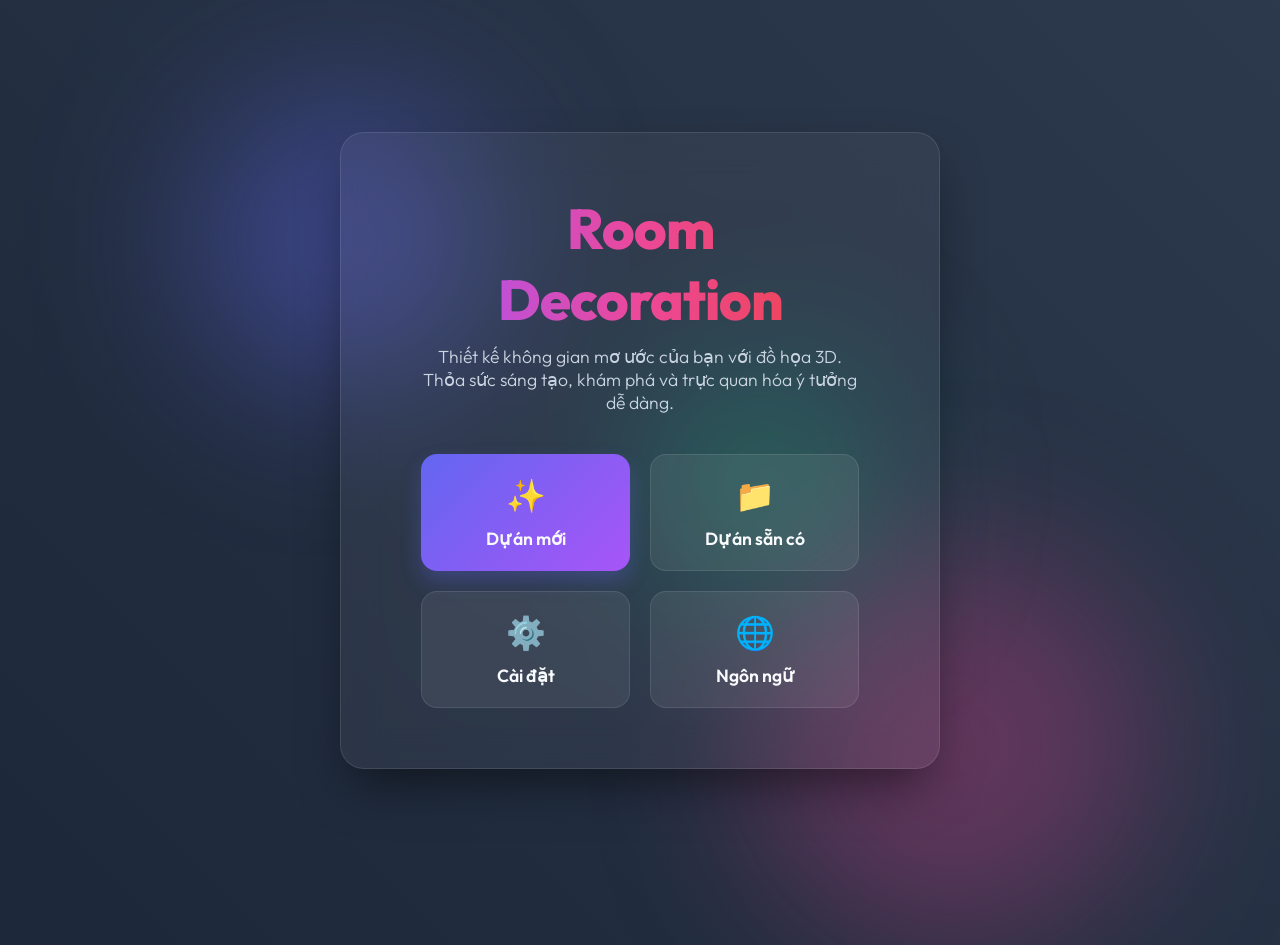
==== commit 68e1ef99: "add some function" ====
--- a/index.html
+++ b/index.html
@@ -13,98 +13,115 @@
     <div class="orb orb-3"></div>
 
     <div class="home-container">
-        <h1>Room Decoration</h1>
-        <p>Design your dream space in stunning 3D. Create, explore, and visualize your ideas with ease.</p>
+        <h1 data-i18n="home_title">Room Decoration</h1>
+        <p data-i18n="home_desc">Design your dream space in stunning 3D. Create, explore, and visualize your ideas with ease.</p>
         
         <div class="menu-grid">
             <button class="menu-btn primary" onclick="window.location.href='editor.html'">
                 <span class="btn-icon">✨</span>
-                Dự án mới
+                <span data-i18n="btn_new">Dự án mới</span>
             </button>
-            <button class="menu-btn" onclick="openSavedProjects()">
+            <button class="menu-btn" onclick="window.location.href='upload.html'">
                 <span class="btn-icon">📁</span>
-                Dự án sẵn có
+                <span data-i18n="btn_saved">Dự án sẵn có</span>
             </button>
-            <button class="menu-btn" onclick="alert('Tính năng Cài đặt đang được phát triển.')">
+            <button class="menu-btn" onclick="openSettings()">
                 <span class="btn-icon">⚙️</span>
-                Cài đặt
+                <span data-i18n="btn_settings">Cài đặt</span>
             </button>
-            <button class="menu-btn" onclick="alert('Tính năng Ngôn ngữ đang được phát triển.')">
+            <button class="menu-btn" onclick="openLanguage()">
                 <span class="btn-icon">🌐</span>
-                Ngôn ngữ
+                <span data-i18n="btn_lang">Ngôn ngữ</span>
             </button>
         </div>
     </div>
 
-    <!-- Saved Projects Modal -->
-    <div class="modal-overlay" id="projects-modal">
+    <!-- Settings Modal -->
+    <div class="modal-overlay" id="settings-modal">
         <div class="modal-content">
             <div class="modal-header">
-                <h2>Bản thiết kế đã lưu</h2>
-                <button class="close-btn" onclick="closeSavedProjects()">✕</button>
+                <h2 data-i18n="modal_settings">⚙️ Cài đặt giao diện</h2>
+                <button class="close-btn" onclick="closeSettings()">✕</button>
             </div>
-            <div class="project-list" id="project-list-container">
-                <!-- Danh sách sẽ được tải qua JS -->
+            <div style="display: flex; gap: 15px; margin-top: 20px;">
+                <button class="menu-btn" style="flex: 1; padding: 15px;" onclick="setTheme('light')">
+                    <span style="font-size: 1.5rem;">☀️</span> <span data-i18n="btn_light">Sáng</span>
+                </button>
+                <button class="menu-btn" style="flex: 1; padding: 15px;" onclick="setTheme('dark')">
+                    <span style="font-size: 1.5rem;">🌙</span> <span data-i18n="btn_dark">Tối</span>
+                </button>
             </div>
         </div>
     </div>
 
+    <!-- Language Modal -->
+    <div class="modal-overlay" id="lang-modal">
+        <div class="modal-content">
+            <div class="modal-header">
+                <h2 data-i18n="modal_lang">🌐 Chọn ngôn ngữ</h2>
+                <button class="close-btn" onclick="closeLanguage()">✕</button>
+            </div>
+            <div style="display: flex; gap: 15px; margin-top: 20px;">
+                <button class="menu-btn" style="flex: 1; padding: 15px;" onclick="changeLang('vi')">
+                    <span style="font-size: 1.5rem;">🇻🇳</span> <span data-i18n="lang_vi">Tiếng Việt</span>
+                </button>
+                <button class="menu-btn" style="flex: 1; padding: 15px;" onclick="changeLang('en')">
+                    <span style="font-size: 1.5rem;">🇬🇧</span> <span data-i18n="lang_en">Tiếng Anh</span>
+                </button>
+            </div>
+        </div>
+    </div>
+
+    <script src="js/i18n.js"></script>
     <script>
-        function openSavedProjects() {
-            const modal = document.getElementById('projects-modal');
-            const container = document.getElementById('project-list-container');
-            
-            // Clear current list
-            container.innerHTML = '';
-            
-            try {
-                const saved = localStorage.getItem('home_decoration_designs');
-                if (saved) {
-                    const designs = JSON.parse(saved);
-                    if (designs.length > 0) {
-                        // Reverse to show newest first
-                        designs.reverse().forEach(design => {
-                            const date = new Date(design.date).toLocaleDateString('vi-VN', {
-                                year: 'numeric', month: 'short', day: 'numeric', hour: '2-digit', minute: '2-digit'
-                            });
-                            
-                            const item = document.createElement('div');
-                            item.className = 'project-item';
-                            item.innerHTML = `
-                                <div class="project-info">
-                                    <h3>${design.name}</h3>
-                                    <p>${date} • ${design.furnitures.length} objects</p>
-                                </div>
-                                <span style="color: #6366f1; font-size: 1.2rem;">➔</span>
-                            `;
-                            // Khi click vào project, mở editor (Trong tương lai có thể truyền id qua URL: editor.html?id=...)
-                            item.onclick = () => {
-                                // Tạm thời cứ chuyển hướng sang editor, tính năng load cụ thể sẽ được code sau
-                                window.location.href = 'editor.html';
-                            };
-                            container.appendChild(item);
-                        });
-                    } else {
-                        container.innerHTML = '<p class="no-projects">Bạn chưa lưu bản thiết kế nào.</p>';
-                    }
-                } else {
-                    container.innerHTML = '<p class="no-projects">Bạn chưa lưu bản thiết kế nào.</p>';
-                }
-            } catch (e) {
-                container.innerHTML = '<p class="no-projects">Lỗi khi tải dữ liệu.</p>';
-            }
-            
-            modal.classList.add('active');
+        // Apply theme on load
+        if (localStorage.getItem('app_theme') === 'light') {
+            document.body.classList.add('light-mode');
         }
 
-        function closeSavedProjects() {
-            document.getElementById('projects-modal').classList.remove('active');
+        function openSettings() {
+            document.getElementById('settings-modal').classList.add('active');
+        }
+
+        function closeSettings() {
+            document.getElementById('settings-modal').classList.remove('active');
+        }
+
+        function setTheme(theme) {
+            if (theme === 'light') {
+                document.body.classList.add('light-mode');
+                localStorage.setItem('app_theme', 'light');
+            } else {
+                document.body.classList.remove('light-mode');
+                localStorage.setItem('app_theme', 'dark');
+            }
+            closeSettings();
+        }
+
+        function openLanguage() {
+            document.getElementById('lang-modal').classList.add('active');
+        }
+
+        function closeLanguage() {
+            document.getElementById('lang-modal').classList.remove('active');
+        }
+
+        function changeLang(lang) {
+            if(window.setLanguage) {
+                window.setLanguage(lang);
+            }
+            closeLanguage();
         }
 
         // Đóng modal khi bấm ra ngoài
-        document.getElementById('projects-modal').addEventListener('click', (e) => {
-            if (e.target === document.getElementById('projects-modal')) {
-                closeSavedProjects();
+        document.getElementById('settings-modal').addEventListener('click', (e) => {
+            if (e.target === document.getElementById('settings-modal')) {
+                closeSettings();
+            }
+        });
+        document.getElementById('lang-modal').addEventListener('click', (e) => {
+            if (e.target === document.getElementById('lang-modal')) {
+                closeLanguage();
             }
         });
     </script>
--- a/css/home.css
+++ b/css/home.css
@@ -264,3 +264,86 @@
     padding: 20px 0;
     font-style: italic;
 }
+
+/* --- LIGHT MODE OVERRIDES --- */
+body.light-mode {
+    background: linear-gradient(45deg, #e2e8f0, #f8fafc, #cbd5e1, #f8fafc);
+    color: #1e293b;
+}
+
+body.light-mode .home-container, 
+body.light-mode .upload-container {
+    background: rgba(255, 255, 255, 0.6);
+    border: 1px solid rgba(255, 255, 255, 0.4);
+    box-shadow: 0 25px 50px -12px rgba(0, 0, 0, 0.1);
+}
+
+body.light-mode .home-container h1, 
+body.light-mode .upload-container h1 {
+    background: linear-gradient(to right, #6366f1, #ec4899);
+    -webkit-background-clip: text;
+    -webkit-text-fill-color: transparent;
+}
+
+body.light-mode .home-container p, 
+body.light-mode .upload-container p {
+    color: #475569;
+}
+
+body.light-mode .menu-btn {
+    background: rgba(255, 255, 255, 0.8);
+    border: 1px solid rgba(0, 0, 0, 0.1);
+    color: #334155;
+}
+
+body.light-mode .menu-btn:hover {
+    background: rgba(255, 255, 255, 1);
+    border-color: rgba(0, 0, 0, 0.2);
+}
+
+body.light-mode .menu-btn.primary {
+    background: linear-gradient(135deg, #6366f1, #a855f7);
+    color: white;
+}
+
+body.light-mode .modal-content {
+    background: #f8fafc;
+    border: 1px solid rgba(0, 0, 0, 0.1);
+}
+
+body.light-mode .modal-header h2 {
+    color: #1e293b;
+}
+
+body.light-mode .project-item {
+    background: rgba(0, 0, 0, 0.05);
+    border: 1px solid rgba(0, 0, 0, 0.05);
+}
+
+body.light-mode .project-info h3 {
+    color: #1e293b;
+}
+
+body.light-mode .project-info p {
+    color: #64748b;
+}
+
+body.light-mode .close-btn {
+    color: #475569;
+}
+
+body.light-mode .drop-zone {
+    background: rgba(0, 0, 0, 0.02);
+    border-color: rgba(0, 0, 0, 0.15);
+}
+
+body.light-mode .drop-zone .text {
+    color: #1e293b;
+}
+
+body.light-mode .btn-back {
+    color: #475569;
+}
+body.light-mode .btn-back:hover {
+    color: #1e293b;
+}
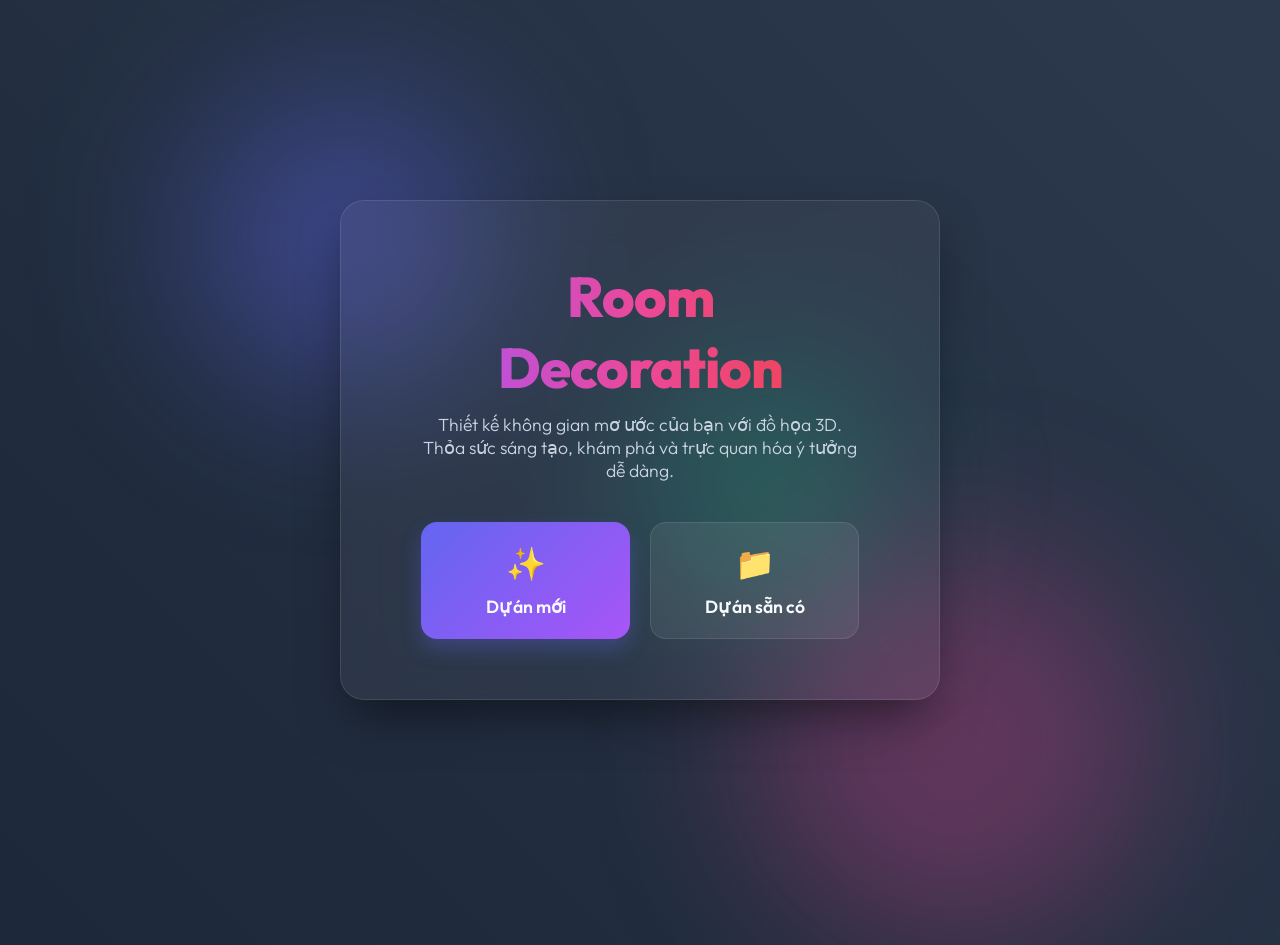
==== commit b6f47b13: "Add properties panel" ====
--- a/index.html
+++ b/index.html
@@ -25,105 +25,9 @@
                 <span class="btn-icon">📁</span>
                 <span data-i18n="btn_saved">Dự án sẵn có</span>
             </button>
-            <button class="menu-btn" onclick="openSettings()">
-                <span class="btn-icon">⚙️</span>
-                <span data-i18n="btn_settings">Cài đặt</span>
-            </button>
-            <button class="menu-btn" onclick="openLanguage()">
-                <span class="btn-icon">🌐</span>
-                <span data-i18n="btn_lang">Ngôn ngữ</span>
-            </button>
-        </div>
-    </div>
-
-    <!-- Settings Modal -->
-    <div class="modal-overlay" id="settings-modal">
-        <div class="modal-content">
-            <div class="modal-header">
-                <h2 data-i18n="modal_settings">⚙️ Cài đặt giao diện</h2>
-                <button class="close-btn" onclick="closeSettings()">✕</button>
-            </div>
-            <div style="display: flex; gap: 15px; margin-top: 20px;">
-                <button class="menu-btn" style="flex: 1; padding: 15px;" onclick="setTheme('light')">
-                    <span style="font-size: 1.5rem;">☀️</span> <span data-i18n="btn_light">Sáng</span>
-                </button>
-                <button class="menu-btn" style="flex: 1; padding: 15px;" onclick="setTheme('dark')">
-                    <span style="font-size: 1.5rem;">🌙</span> <span data-i18n="btn_dark">Tối</span>
-                </button>
-            </div>
-        </div>
-    </div>
-
-    <!-- Language Modal -->
-    <div class="modal-overlay" id="lang-modal">
-        <div class="modal-content">
-            <div class="modal-header">
-                <h2 data-i18n="modal_lang">🌐 Chọn ngôn ngữ</h2>
-                <button class="close-btn" onclick="closeLanguage()">✕</button>
-            </div>
-            <div style="display: flex; gap: 15px; margin-top: 20px;">
-                <button class="menu-btn" style="flex: 1; padding: 15px;" onclick="changeLang('vi')">
-                    <span style="font-size: 1.5rem;">🇻🇳</span> <span data-i18n="lang_vi">Tiếng Việt</span>
-                </button>
-                <button class="menu-btn" style="flex: 1; padding: 15px;" onclick="changeLang('en')">
-                    <span style="font-size: 1.5rem;">🇬🇧</span> <span data-i18n="lang_en">Tiếng Anh</span>
-                </button>
-            </div>
         </div>
     </div>
 
     <script src="js/i18n.js"></script>
-    <script>
-        // Apply theme on load
-        if (localStorage.getItem('app_theme') === 'light') {
-            document.body.classList.add('light-mode');
-        }
-
-        function openSettings() {
-            document.getElementById('settings-modal').classList.add('active');
-        }
-
-        function closeSettings() {
-            document.getElementById('settings-modal').classList.remove('active');
-        }
-
-        function setTheme(theme) {
-            if (theme === 'light') {
-                document.body.classList.add('light-mode');
-                localStorage.setItem('app_theme', 'light');
-            } else {
-                document.body.classList.remove('light-mode');
-                localStorage.setItem('app_theme', 'dark');
-            }
-            closeSettings();
-        }
-
-        function openLanguage() {
-            document.getElementById('lang-modal').classList.add('active');
-        }
-
-        function closeLanguage() {
-            document.getElementById('lang-modal').classList.remove('active');
-        }
-
-        function changeLang(lang) {
-            if(window.setLanguage) {
-                window.setLanguage(lang);
-            }
-            closeLanguage();
-        }
-
-        // Đóng modal khi bấm ra ngoài
-        document.getElementById('settings-modal').addEventListener('click', (e) => {
-            if (e.target === document.getElementById('settings-modal')) {
-                closeSettings();
-            }
-        });
-        document.getElementById('lang-modal').addEventListener('click', (e) => {
-            if (e.target === document.getElementById('lang-modal')) {
-                closeLanguage();
-            }
-        });
-    </script>
 </body>
 </html>
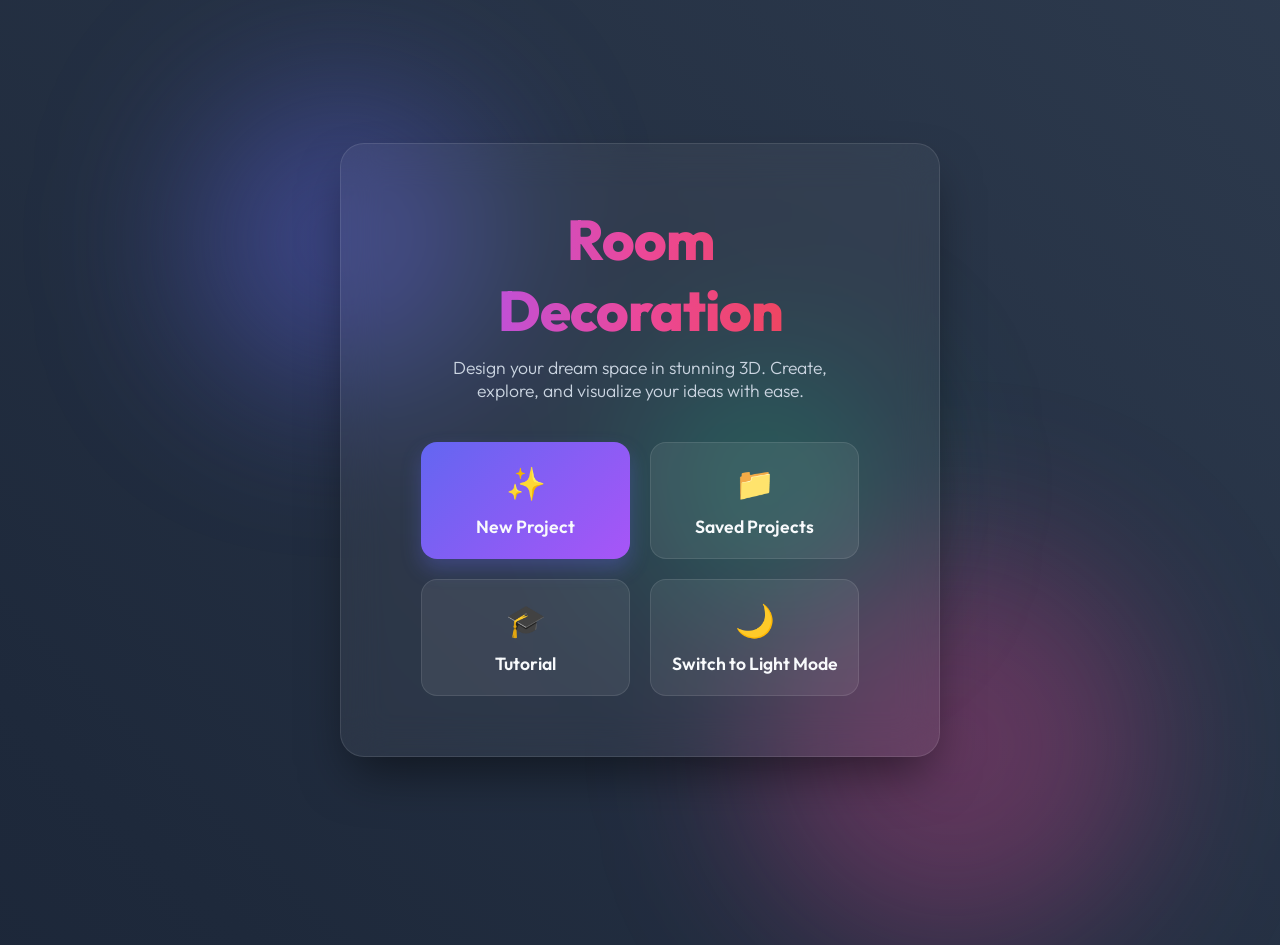
==== commit 39ffd407: "Add tutorial" ====
--- a/index.html
+++ b/index.html
@@ -13,21 +13,29 @@
     <div class="orb orb-3"></div>
 
     <div class="home-container">
-        <h1 data-i18n="home_title">Room Decoration</h1>
-        <p data-i18n="home_desc">Design your dream space in stunning 3D. Create, explore, and visualize your ideas with ease.</p>
+        <h1>Room Decoration</h1>
+        <p>Design your dream space in stunning 3D. Create, explore, and visualize your ideas with ease.</p>
         
         <div class="menu-grid">
             <button class="menu-btn primary" onclick="window.location.href='editor.html'">
                 <span class="btn-icon">✨</span>
-                <span data-i18n="btn_new">Dự án mới</span>
+                <span>New Project</span>
             </button>
             <button class="menu-btn" onclick="window.location.href='upload.html'">
                 <span class="btn-icon">📁</span>
-                <span data-i18n="btn_saved">Dự án sẵn có</span>
+                <span>Saved Projects</span>
+            </button>
+            <button class="menu-btn" onclick="window.location.href='tutorial.html'">
+                <span class="btn-icon">🎓</span>
+                <span>Tutorial</span>
+            </button>
+            <button class="menu-btn" onclick="toggleTheme()" id="btn-theme-toggle">
+                <span class="btn-icon" id="theme-icon">🌙</span>
+                <span id="theme-text">Switch to Light Mode</span>
             </button>
         </div>
     </div>
 
-    <script src="js/i18n.js"></script>
+    <script src="js/settings.js"></script>
 </body>
 </html>
--- a/css/home.css
+++ b/css/home.css
@@ -265,17 +265,38 @@
     font-style: italic;
 }
 
+.setting-btn {
+    flex: 1;
+    padding: 10px 15px;
+    background: rgba(255, 255, 255, 0.05);
+    border: 1px solid rgba(255, 255, 255, 0.1);
+    color: #cbd5e1;
+    border-radius: 8px;
+    cursor: pointer;
+    font-size: 0.95rem;
+    font-weight: 600;
+    transition: all 0.2s;
+}
+.setting-btn:hover {
+    background: rgba(255, 255, 255, 0.1);
+}
+.setting-btn.active {
+    background: #6366f1;
+    color: white;
+    border-color: #6366f1;
+}
+
 /* --- LIGHT MODE OVERRIDES --- */
 body.light-mode {
-    background: linear-gradient(45deg, #e2e8f0, #f8fafc, #cbd5e1, #f8fafc);
+    background: linear-gradient(45deg, #f1f5f9, #e2e8f0, #cbd5e1, #e2e8f0);
     color: #1e293b;
 }
 
 body.light-mode .home-container, 
 body.light-mode .upload-container {
-    background: rgba(255, 255, 255, 0.6);
-    border: 1px solid rgba(255, 255, 255, 0.4);
-    box-shadow: 0 25px 50px -12px rgba(0, 0, 0, 0.1);
+    background: rgba(255, 255, 255, 0.85);
+    border: 1px solid rgba(148, 163, 184, 0.3);
+    box-shadow: 0 25px 50px -12px rgba(0, 0, 0, 0.08);
 }
 
 body.light-mode .home-container h1, 
@@ -347,3 +368,16 @@
 body.light-mode .btn-back:hover {
     color: #1e293b;
 }
+
+body.light-mode .setting-btn {
+    background: rgba(0, 0, 0, 0.05);
+    border-color: rgba(0, 0, 0, 0.1);
+    color: #475569;
+}
+body.light-mode .setting-btn:hover {
+    background: rgba(0, 0, 0, 0.1);
+}
+body.light-mode .setting-btn.active {
+    background: #6366f1;
+    color: white;
+}
